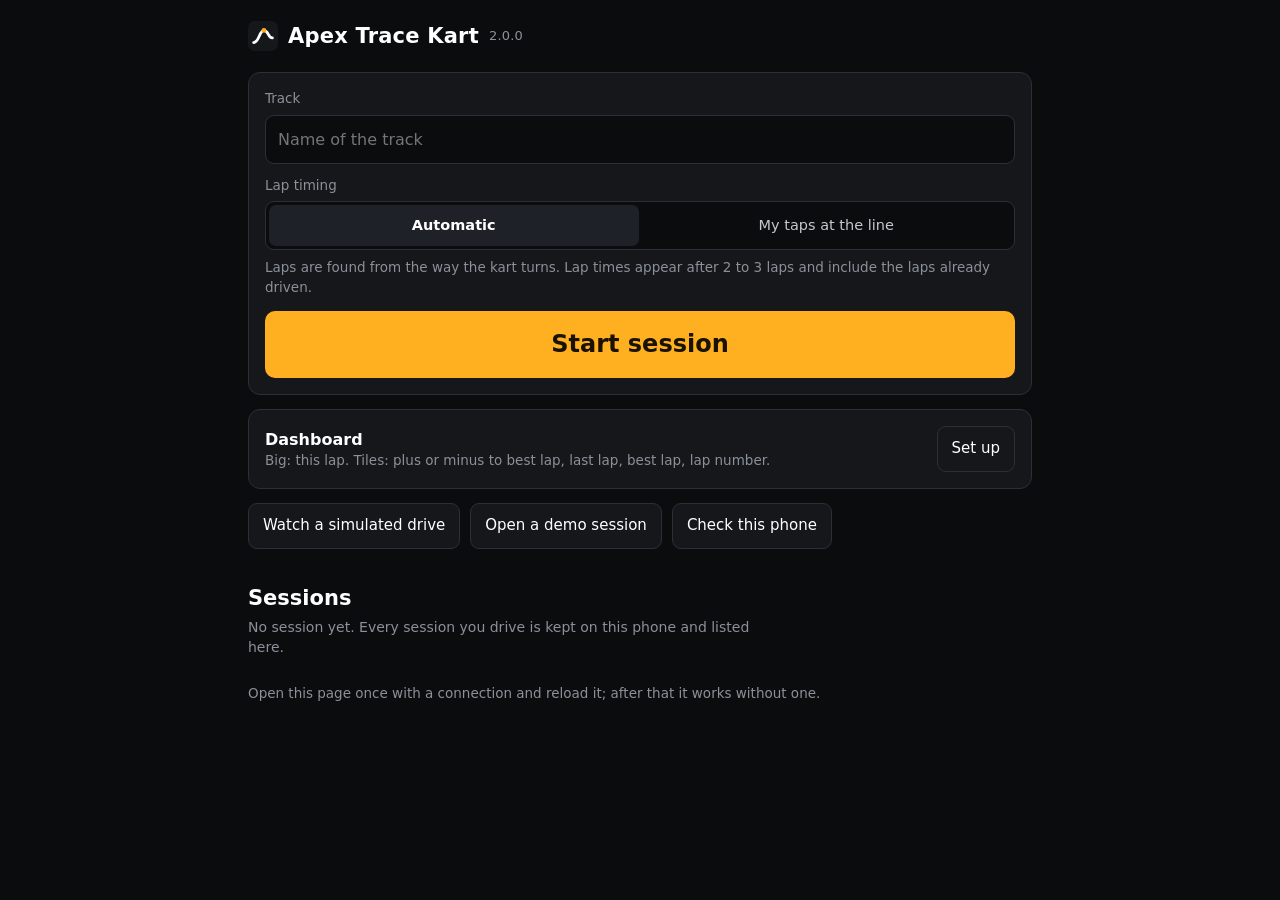
==== index.html @ dd694aab "Kart app 2.0" ====
<!doctype html>
<html lang="en">
<head>
<meta charset="utf-8">
<meta name="viewport" content="width=device-width, initial-scale=1, viewport-fit=cover, user-scalable=no">
<meta name="theme-color" content="#000000">
<title>Apex Trace Kart</title>
<link rel="manifest" href="manifest.webmanifest">
<link rel="icon" href="icon-192.png">
<link rel="stylesheet" href="app.css">
</head>
<body>
<div id="app"></div>
<div id="toast" role="status" aria-live="polite" hidden></div>
<script src="core.js"></script>
<script src="sim.js"></script>
<script src="app.js"></script>
</body>
</html>
---- app.css ----
/* Apex Trace Kart 2. A race dash: black glass, segment digits, a delta bar, and the colours every
   timing screen uses (green = quicker, red = slower, purple = best of the session). The pages around
   it (home, review) are the pit-wall side: the same black, quiet, with charts that read at a glance. */
:root {
  color-scheme: dark;
  --black: #000000;          /* the dash itself */
  --page: #0B0C0E;           /* pages */
  --panel: #15171B;          /* cards and chart surfaces */
  --panel-2: #1E2127;
  --line: #2B2F37;
  --ink: #FFFFFF;
  --ink-2: #C5C8CE;
  --ink-3: #8B9099;
  --amber: #FFB020;          /* the one accent: actions, the brand */
  --amber-ink: #1A1200;
  --faster: #19C45A;         /* timing colours */
  --slower: #F0463C;
  --best: #B78CFF;
  --series-a: #3987E5;       /* charts: reference lap */
  --series-b: #D95926;       /* charts: the lap being looked at */
  --font: "Roboto Condensed", "sans-serif-condensed", "Arial Narrow", Roboto, system-ui, sans-serif;
  --font-text: Roboto, system-ui, -apple-system, "Segoe UI", sans-serif;
}
* { box-sizing: border-box; }
html, body { height: 100%; margin: 0; }
body { background: var(--page); color: var(--ink); font-family: var(--font-text); font-size: 16px; line-height: 1.45;
  -webkit-tap-highlight-color: transparent; overscroll-behavior: none; }
[hidden] { display: none !important; }
button, select, input { font: inherit; color: inherit; }
.num { font-family: var(--font); font-variant-numeric: tabular-nums; font-weight: 700; }
:focus-visible { outline: 2px solid var(--amber); outline-offset: 2px; }

/* ------------------------------------------------------------- pages */
.page { max-width: 820px; margin: 0 auto; padding-block: calc(14px + env(safe-area-inset-top, 0px)) 56px; padding-inline: 18px; }
.top { display: flex; align-items: center; justify-content: space-between; gap: 12px; min-height: 44px; }
.mark { display: flex; align-items: center; gap: 10px; font-family: var(--font); font-weight: 700; font-size: 21px; letter-spacing: 0.01em; }
.mark svg { width: 30px; height: 30px; flex: none; }
.mark small { color: var(--ink-3); font-weight: 400; font-size: 13px; }
.linkbtn { background: none; border: 0; color: var(--ink-2); padding: 10px 0; cursor: pointer; font-size: 15px; }
h1 { font-family: var(--font); font-size: 30px; line-height: 1.1; margin: 18px 0 4px; font-weight: 700; text-wrap: balance; }
h2 { font-family: var(--font); font-size: 21px; margin: 34px 0 4px; font-weight: 700; }
.sub { color: var(--ink-3); font-size: 14px; margin: 0 0 12px; max-width: 60ch; }
p { margin: 0 0 10px; }
.small { font-size: 13.5px; color: var(--ink-3); }
.card { background: var(--panel); border: 1px solid var(--line); border-radius: 12px; padding: 16px; margin-top: 14px; }
.go { display: block; width: 100%; border: 0; border-radius: 10px; background: var(--amber); color: var(--amber-ink); font-family: var(--font); font-size: 24px; font-weight: 700; padding: 16px; cursor: pointer; }
.go:active { filter: brightness(0.9); }
.btn { border: 1px solid var(--line); background: var(--panel); border-radius: 9px; padding: 11px 14px; cursor: pointer; font-size: 15px; }
.btn:active { background: var(--panel-2); }
.btn.primary { background: var(--amber); color: var(--amber-ink); border-color: var(--amber); font-weight: 600; }
.btn.danger { border-color: var(--slower); color: #FF8F88; }
.row { display: flex; gap: 10px; flex-wrap: wrap; align-items: center; }
.field { display: flex; flex-direction: column; gap: 6px; margin: 12px 0; }
.field label, .lbl { font-size: 13.5px; color: var(--ink-3); }
.field input[type=text], .field input[type=number], select { background: var(--page); border: 1px solid var(--line); border-radius: 9px; color: var(--ink); padding: 12px; width: 100%; }
select { appearance: none; background-image: linear-gradient(45deg, transparent 50%, var(--ink-3) 50%), linear-gradient(135deg, var(--ink-3) 50%, transparent 50%); background-position: calc(100% - 20px) 50%, calc(100% - 14px) 50%; background-size: 6px 6px; background-repeat: no-repeat; padding-right: 34px; }
.seg2 { display: grid; grid-auto-flow: column; grid-auto-columns: 1fr; background: var(--page); border: 1px solid var(--line); border-radius: 9px; padding: 3px; gap: 3px; }
.seg2 button { border: 0; background: none; border-radius: 7px; padding: 10px 8px; cursor: pointer; font-size: 14.5px; color: var(--ink-2); }
.seg2 button[aria-pressed=true] { background: var(--panel-2); color: var(--ink); font-weight: 600; }
.switch { display: flex; gap: 12px; align-items: flex-start; padding: 8px 0; cursor: pointer; }
.switch input { width: 22px; height: 22px; margin-top: 2px; accent-color: var(--amber); flex: none; }
.note { border-left: 3px solid var(--amber); background: var(--panel); padding: 10px 12px; border-radius: 0 8px 8px 0; margin: 12px 0; font-size: 14.5px; }

.sessions { list-style: none; margin: 8px 0 0; padding: 0; }
.sessions li + li { margin-top: 8px; }
.sessions button { width: 100%; background: var(--panel); border: 1px solid var(--line); border-radius: 12px; padding: 12px 14px; display: grid; grid-template-columns: 1fr auto; gap: 2px 12px; text-align: left; cursor: pointer; }
.sessions .t { font-weight: 600; }
.sessions .d { color: var(--ink-3); font-size: 13.5px; }
.sessions .b { grid-row: span 2; align-self: center; text-align: right; }
.sessions .b b { display: block; font-family: var(--font); font-variant-numeric: tabular-nums; font-size: 24px; color: var(--best); line-height: 1; }
.sessions .b span { font-size: 12px; color: var(--ink-3); }

.checks { list-style: none; padding: 0; margin: 0; }
.checks li { display: grid; grid-template-columns: 22px 1fr; gap: 10px; padding: 11px 0; border-bottom: 1px solid var(--line); }
.dot { width: 12px; height: 12px; border-radius: 50%; margin-top: 5px; background: var(--line); }
.dot.ok { background: var(--faster); } .dot.warn { background: var(--amber); } .dot.bad { background: var(--slower); }
.checks b { display: block; font-weight: 500; } .checks span { color: var(--ink-3); font-size: 13.5px; }

/* ------------------------------------------------------------- review */
.kpis { display: grid; grid-template-columns: repeat(2, minmax(0, 1fr)); gap: 8px; margin-top: 14px; }
.kpi { background: var(--panel); border: 1px solid var(--line); border-radius: 12px; padding: 12px 14px; min-width: 0; }
.kpi .k { color: var(--ink-3); font-size: 13px; }
.kpi .v { font-family: var(--font); font-variant-numeric: tabular-nums; font-weight: 700; font-size: 32px; line-height: 1.1; }
.kpi .s { color: var(--ink-3); font-size: 12.5px; }
.c-best { color: var(--best); } .c-fast { color: var(--faster); } .c-slow { color: var(--slower); }
.chartcard { background: var(--panel); border: 1px solid var(--line); border-radius: 12px; padding: 12px 10px 8px; margin-top: 10px; position: relative; }
.chartcard canvas { width: 100%; display: block; touch-action: pan-y; }
.legend { display: flex; gap: 14px; flex-wrap: wrap; font-size: 13px; color: var(--ink-2); padding: 0 4px 8px; }
.legend i { display: inline-block; width: 16px; height: 3px; border-radius: 2px; vertical-align: middle; margin-right: 6px; }
.legend i.sq { height: 10px; width: 10px; border-radius: 2px; }
.tip { position: absolute; pointer-events: none; background: var(--black); border: 1px solid var(--line); border-radius: 8px; padding: 7px 9px; font-size: 13px; line-height: 1.35; z-index: 5; min-width: 120px; }
.tip b { font-family: var(--font); font-variant-numeric: tabular-nums; }
table.laps { width: 100%; border-collapse: collapse; margin-top: 6px; }
.laps th { text-align: right; font-weight: 400; color: var(--ink-3); font-size: 12.5px; padding: 6px 6px; border-bottom: 1px solid var(--line); }
.laps th:first-child, .laps td:first-child { text-align: left; }
.laps td { padding: 9px 6px; border-bottom: 1px solid var(--line); text-align: right; font-variant-numeric: tabular-nums; }
.laps tr[aria-selected=true] td { background: var(--panel); }
.laps tbody tr { cursor: pointer; }
.laps .tm { font-family: var(--font); font-weight: 700; font-size: 19px; }
.cbars { margin-top: 6px; }
.cbar { display: grid; grid-template-columns: 96px 1fr 58px; gap: 10px; align-items: center; padding: 6px 0; border-bottom: 1px solid var(--line); }
.cbar .nm { font-weight: 500; font-size: 14.5px; white-space: nowrap; } .cbar .nm small { color: var(--ink-3); font-weight: 400; }
.cbar .val { text-align: right; font-family: var(--font); font-variant-numeric: tabular-nums; font-weight: 700; font-size: 17px; }
.dv { position: relative; height: 14px; }
.dv::before { content: ""; position: absolute; left: 50%; top: -3px; bottom: -3px; width: 1px; background: var(--ink-3); }
.dv i { position: absolute; top: 2px; bottom: 2px; border-radius: 3px; }
.heat { overflow-x: auto; margin-top: 6px; }
.heat table { border-collapse: separate; border-spacing: 2px; font-size: 11px; font-variant-numeric: tabular-nums; width: 100%; table-layout: fixed; }
.heat th:first-child { width: 46px; text-align: left; }
.heat th { font-weight: 400; color: var(--ink-3); padding: 2px 4px; white-space: nowrap; }
.heat td { min-width: 24px; height: 26px; text-align: center; border-radius: 4px; color: var(--black); cursor: default; }
.heat td.dim { color: var(--ink-3); }

/* ------------------------------------------------------------- dashboard setup */
.preview { background: var(--black); border: 1px solid var(--line); border-radius: 14px; height: 250px; position: relative; overflow: hidden; margin-top: 12px; }
.slots { display: grid; grid-template-columns: repeat(2, minmax(0, 1fr)); gap: 8px 10px; }

/* ------------------------------------------------------------- the dash */
.dash { position: fixed; inset: 0; background: var(--black); display: flex; flex-direction: column; user-select: none; touch-action: manipulation;
  padding: env(safe-area-inset-top, 0px) env(safe-area-inset-right, 0px) env(safe-area-inset-bottom, 0px) env(safe-area-inset-left, 0px); }
.preview .dash { position: absolute; padding: 0; }
.dbar { flex: none; height: 6%; min-height: 14px; position: relative; background: #0D0F12; border-bottom: 1px solid var(--line); }
.dbar .zero { position: absolute; left: 50%; top: 0; bottom: 0; width: 2px; background: var(--ink-2); z-index: 2; }
.dbar i { position: absolute; top: 0; bottom: 0; }
.dbar .ticks { position: absolute; inset: 0; background: repeating-linear-gradient(90deg, transparent 0 calc(10% - 1px), #2B2F37 calc(10% - 1px) 10%); opacity: 0.7; }
.dbar .learn { position: absolute; left: 0; top: 0; bottom: 0; background: var(--amber); opacity: 0.85; transition: width 0.5s linear; }
.dgrid { flex: 1; min-height: 0; display: grid; grid-template-rows: 1.25fr 1fr; }
.dmain { display: flex; flex-direction: column; align-items: center; justify-content: center; min-height: 0; padding: 1.5% 4%; border-bottom: 1px solid var(--line); }
.dlabel { font-family: var(--font); color: var(--ink-3); letter-spacing: 0.08em; font-size: clamp(10px, 3.2vmin, 24px); line-height: 1.2; white-space: nowrap; }
.dmain .dval { flex: 1; min-height: 0; width: 100%; display: flex; align-items: center; justify-content: center; }
.dtiles { display: grid; min-height: 0; }
.dtile { display: flex; flex-direction: column; align-items: center; justify-content: center; min-width: 0; min-height: 0; padding: 3% 4%; border-right: 1px solid var(--line); border-bottom: 1px solid var(--line); }
.dtile .dval { flex: 1; min-height: 0; width: 100%; display: flex; align-items: center; justify-content: center; }
.dval svg { max-width: 100%; max-height: 100%; width: auto; height: 100%; display: block; }
.dtile.flash { animation: flash 0.9s ease-out; }
@keyframes flash { from { background: #3A3D45; } to { background: transparent; } }
.dfoot { flex: none; display: flex; justify-content: space-between; align-items: center; gap: 12px; padding: 1.2vmin 3vmin; min-height: 7vmin; }
.dstatus { color: var(--ink-3); font-size: clamp(11px, 2.8vmin, 20px); min-width: 0; overflow: hidden; text-overflow: ellipsis; white-space: nowrap; }
.gbar { flex: none; height: 2.4vmin; min-height: 8px; background: #0D0F12; position: relative; border-top: 1px solid var(--line); }
.gbar i { position: absolute; inset: 0 auto 0 0; background: var(--series-a); width: 0; }
.gbar em { position: absolute; top: 0; bottom: 0; width: 3px; background: var(--ink); left: 0; }
.stop { position: relative; border: 2px solid var(--slower); background: transparent; color: var(--ink); border-radius: 999px; padding: 1.4vmin 4.5vmin; font-family: var(--font);
  font-size: clamp(14px, 3.6vmin, 28px); font-weight: 700; overflow: hidden; cursor: pointer; touch-action: none; flex: none; }
.stop i { position: absolute; inset: 0 auto 0 0; width: 0; background: var(--slower); z-index: 0; }
.stop span { position: relative; z-index: 1; }
.tapmark { position: fixed; inset: 0; border: 1.2vmin solid var(--ink); pointer-events: none; opacity: 0; }
.tapmark.on { animation: tap 0.5s ease-out; }
@keyframes tap { from { opacity: 0.9; } to { opacity: 0; } }
@media (orientation: landscape) {
  .dash:not(.pv) .dbar { height: 9%; }
  .dash:not(.pv) .dgrid { grid-template-rows: none; grid-template-columns: 1.15fr 1fr; }
  .dash:not(.pv) .dmain { border-bottom: 0; border-right: 1px solid var(--line); }
}
@media (prefers-reduced-motion: reduce) { .dtile.flash, .tapmark.on { animation: none; } .dbar .learn { transition: none; } }

#toast { position: fixed; left: 50%; bottom: calc(18px + env(safe-area-inset-bottom, 0px)); transform: translateX(-50%); background: var(--ink); color: var(--black); padding: 10px 16px;
  border-radius: 8px; font-size: 14.5px; max-width: calc(100% - 32px); z-index: 50; }
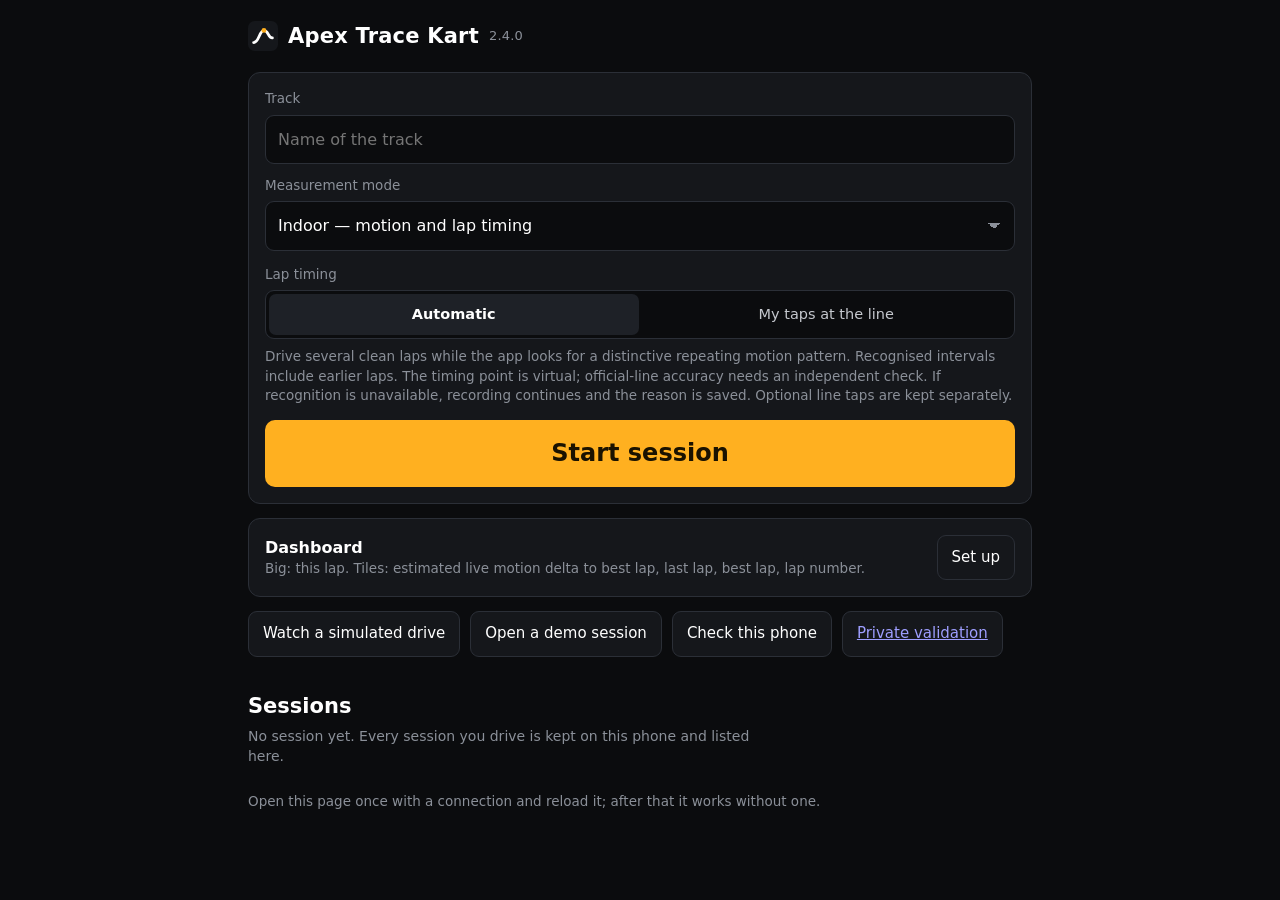
==== commit 664a2d09: "2.3.2" ====
--- a/index.html
+++ b/index.html
@@ -12,7 +12,7 @@
 <body>
 <div id="app"></div>
 <div id="toast" role="status" aria-live="polite" hidden></div>
-<script src="core.js"></script>
+<script src="core.js"></script><script src="indoor.js"></script>
 <script src="sim.js"></script>
 <script src="app.js"></script>
 </body>
--- a/app.css
+++ b/app.css
@@ -59,6 +59,7 @@
 .seg2 button[aria-pressed=true] { background: var(--panel-2); color: var(--ink); font-weight: 600; }
 .switch { display: flex; gap: 12px; align-items: flex-start; padding: 8px 0; cursor: pointer; }
 .switch input { width: 22px; height: 22px; margin-top: 2px; accent-color: var(--amber); flex: none; }
+.note.bad { border-left-color: var(--slower); }
 .note { border-left: 3px solid var(--amber); background: var(--panel); padding: 10px 12px; border-radius: 0 8px 8px 0; margin: 12px 0; font-size: 14.5px; }
 
 .sessions { list-style: none; margin: 8px 0 0; padding: 0; }
@@ -100,6 +101,10 @@
 .cbars { margin-top: 6px; }
 .cbar { display: grid; grid-template-columns: 96px 1fr 58px; gap: 10px; align-items: center; padding: 6px 0; border-bottom: 1px solid var(--line); }
 .cbar .nm { font-weight: 500; font-size: 14.5px; white-space: nowrap; } .cbar .nm small { color: var(--ink-3); font-weight: 400; }
+.cbar .sp { grid-column: 1 / -1; margin-top: -4px; font-size: 12.5px; color: var(--ink-3); font-variant-numeric: tabular-nums; }
+.cbar .sp b { font-weight: 600; color: var(--ink-2); } .cbar .sp b.c-fast { color: var(--faster); } .cbar .sp b.c-slow { color: var(--slower); }
+h2 small.est { font-size: 12px; font-weight: 500; color: var(--amber-ink); background: var(--amber); border-radius: 4px; padding: 2px 7px; margin-left: 8px; vertical-align: middle; }
+.kpi .v small { font-size: 15px; font-weight: 500; color: var(--ink-3); }
 .cbar .val { text-align: right; font-family: var(--font); font-variant-numeric: tabular-nums; font-weight: 700; font-size: 17px; }
 .dv { position: relative; height: 14px; }
 .dv::before { content: ""; position: absolute; left: 50%; top: -3px; bottom: -3px; width: 1px; background: var(--ink-3); }
@@ -116,7 +121,8 @@
 .slots { display: grid; grid-template-columns: repeat(2, minmax(0, 1fr)); gap: 8px 10px; }
 
 /* ------------------------------------------------------------- the dash */
-.dash { position: fixed; inset: 0; background: var(--black); display: flex; flex-direction: column; user-select: none; touch-action: manipulation;
+.dash { position: fixed; inset: 0; background: var(--black); display: flex; flex-direction: column; user-select: none; -webkit-user-select: none; -webkit-touch-callout: none;
+  touch-action: none;        /* no scrolling, zooming or pull-to-refresh while driving: every touch is a tap */
   padding: env(safe-area-inset-top, 0px) env(safe-area-inset-right, 0px) env(safe-area-inset-bottom, 0px) env(safe-area-inset-left, 0px); }
 .preview .dash { position: absolute; padding: 0; }
 .dbar { flex: none; height: 6%; min-height: 14px; position: relative; background: #0D0F12; border-bottom: 1px solid var(--line); }
@@ -134,15 +140,30 @@
 .dval svg { max-width: 100%; max-height: 100%; width: auto; height: 100%; display: block; }
 .dtile.flash { animation: flash 0.9s ease-out; }
 @keyframes flash { from { background: #3A3D45; } to { background: transparent; } }
-.dfoot { flex: none; display: flex; justify-content: space-between; align-items: center; gap: 12px; padding: 1.2vmin 3vmin; min-height: 7vmin; }
+.dfoot { flex: none; display: flex; justify-content: space-between; align-items: center; gap: 12px; padding: 1.2vmin 3vmin 2.4vmin; min-height: 7vmin; }
 .dstatus { color: var(--ink-3); font-size: clamp(11px, 2.8vmin, 20px); min-width: 0; overflow: hidden; text-overflow: ellipsis; white-space: nowrap; }
 .gbar { flex: none; height: 2.4vmin; min-height: 8px; background: #0D0F12; position: relative; border-top: 1px solid var(--line); }
 .gbar i { position: absolute; inset: 0 auto 0 0; background: var(--series-a); width: 0; }
 .gbar em { position: absolute; top: 0; bottom: 0; width: 3px; background: var(--ink); left: 0; }
-.stop { position: relative; border: 2px solid var(--slower); background: transparent; color: var(--ink); border-radius: 999px; padding: 1.4vmin 4.5vmin; font-family: var(--font);
-  font-size: clamp(14px, 3.6vmin, 28px); font-weight: 700; overflow: hidden; cursor: pointer; touch-action: none; flex: none; }
-.stop i { position: absolute; inset: 0 auto 0 0; width: 0; background: var(--slower); z-index: 0; }
-.stop span { position: relative; z-index: 1; }
+/* Stop: one tap asks, a second tap on a big button confirms. Large enough for a hand in a hurry. */
+.stop { border: 2px solid var(--slower); background: transparent; color: var(--ink); border-radius: 999px; padding: 0 7vmin; min-height: max(52px, 11vmin); min-width: max(120px, 30vmin);
+  font-family: var(--font); font-size: clamp(18px, 4.6vmin, 32px); font-weight: 700; letter-spacing: 0.04em; cursor: pointer; touch-action: none; flex: none; }
+.stop:active { background: var(--slower); color: var(--black); }
+.stop:focus-visible, .ask button:focus-visible { outline: 3px solid var(--amber); outline-offset: 3px; }
+.ask { position: fixed; inset: 0; z-index: 5; background: rgba(0, 0, 0, 0.9); display: flex; align-items: center; justify-content: center; padding: 4vmin; touch-action: none; }
+.askbox { width: min(92vw, 560px); display: grid; gap: 3vmin; grid-template-columns: 1fr; }
+.askq { margin: 0; font-family: var(--font); font-weight: 700; font-size: clamp(22px, 6.5vmin, 44px); line-height: 1.1; text-align: center; color: var(--ink); }
+.asks { margin: 0; font-size: clamp(12px, 3vmin, 18px); color: var(--ink-3); text-align: center; }
+.ask button { border-radius: 16px; min-height: max(72px, 19vmin); font-family: var(--font); font-weight: 700; font-size: clamp(22px, 6vmin, 40px); cursor: pointer; touch-action: none; }
+.askyes { background: var(--slower); color: var(--black); border: 0; }
+.askno { background: transparent; color: var(--ink); border: 2px solid var(--ink-2); }
+.askbar { height: 4px; background: var(--line); border-radius: 2px; overflow: hidden; }
+.askbar i { display: block; height: 100%; width: 100%; background: var(--ink-3); transform-origin: left; animation: askrun 8s linear forwards; }
+@keyframes askrun { to { transform: scaleX(0); } }
+@media (orientation: landscape) {
+  .askbox { grid-template-columns: 1fr 1fr; width: min(92vw, 760px); }
+  .askq, .asks, .askbar { grid-column: 1 / -1; }
+}
 .tapmark { position: fixed; inset: 0; border: 1.2vmin solid var(--ink); pointer-events: none; opacity: 0; }
 .tapmark.on { animation: tap 0.5s ease-out; }
 @keyframes tap { from { opacity: 0.9; } to { opacity: 0; } }
@@ -151,7 +172,22 @@
   .dash:not(.pv) .dgrid { grid-template-rows: none; grid-template-columns: 1.15fr 1fr; }
   .dash:not(.pv) .dmain { border-bottom: 0; border-right: 1px solid var(--line); }
 }
-@media (prefers-reduced-motion: reduce) { .dtile.flash, .tapmark.on { animation: none; } .dbar .learn { transition: none; } }
+@media (prefers-reduced-motion: reduce) { .dtile.flash, .tapmark.on, .askbar i { animation: none; } .dbar .learn { transition: none; } }
 
 #toast { position: fixed; left: 50%; bottom: calc(18px + env(safe-area-inset-bottom, 0px)); transform: translateX(-50%); background: var(--ink); color: var(--black); padding: 10px 16px;
   border-radius: 8px; font-size: 14.5px; max-width: calc(100% - 32px); z-index: 50; }
+
+/* tracks made with GPS */
+.chips { display: flex; flex-wrap: wrap; gap: 8px; }
+.chip { font: inherit; font-size: 15px; padding: 10px 14px; min-height: 44px; border-radius: 999px; border: 1px solid var(--line); background: transparent; color: var(--ink); cursor: pointer; }
+.chip small { color: var(--ink-3); margin-left: 4px; }
+.chip[aria-pressed="true"] { background: var(--ink); color: var(--page); border-color: var(--ink); }
+.chip[aria-pressed="true"] small { color: inherit; opacity: 0.7; }
+.chip.add { border-style: dashed; color: var(--ink-2); }
+.chip:focus-visible { outline: 2px solid var(--ink); outline-offset: 2px; }
+.gpsline { display: flex; flex-direction: column; gap: 4px; padding: 12px 14px; border-radius: 10px; border: 1px solid var(--line); margin: 14px 0; }
+.gpsline b { font-size: 18px; }
+.gpsline.good { border-color: var(--faster); }
+.gpsline.bad { border-color: var(--slower); }
+.steps { margin: 0 0 14px; padding-left: 22px; }
+.steps li { margin: 6px 0; }
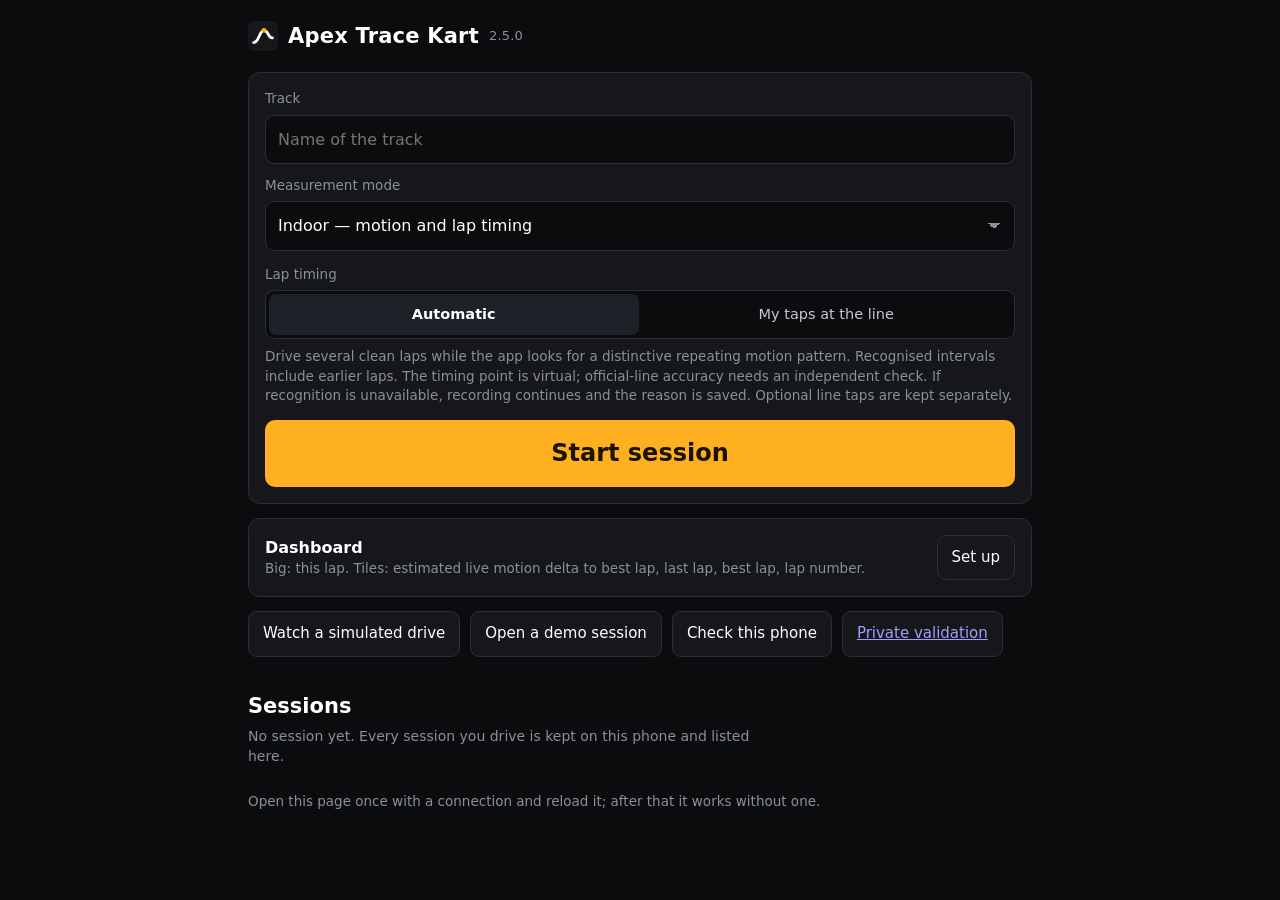
==== commit 87bb522c: "2.5" ====
--- a/index.html
+++ b/index.html
@@ -13,6 +13,7 @@
 <div id="app"></div>
 <div id="toast" role="status" aria-live="polite" hidden></div>
 <script src="core.js"></script><script src="indoor.js"></script>
+<script src="export.js"></script>
 <script src="sim.js"></script>
 <script src="app.js"></script>
 </body>
